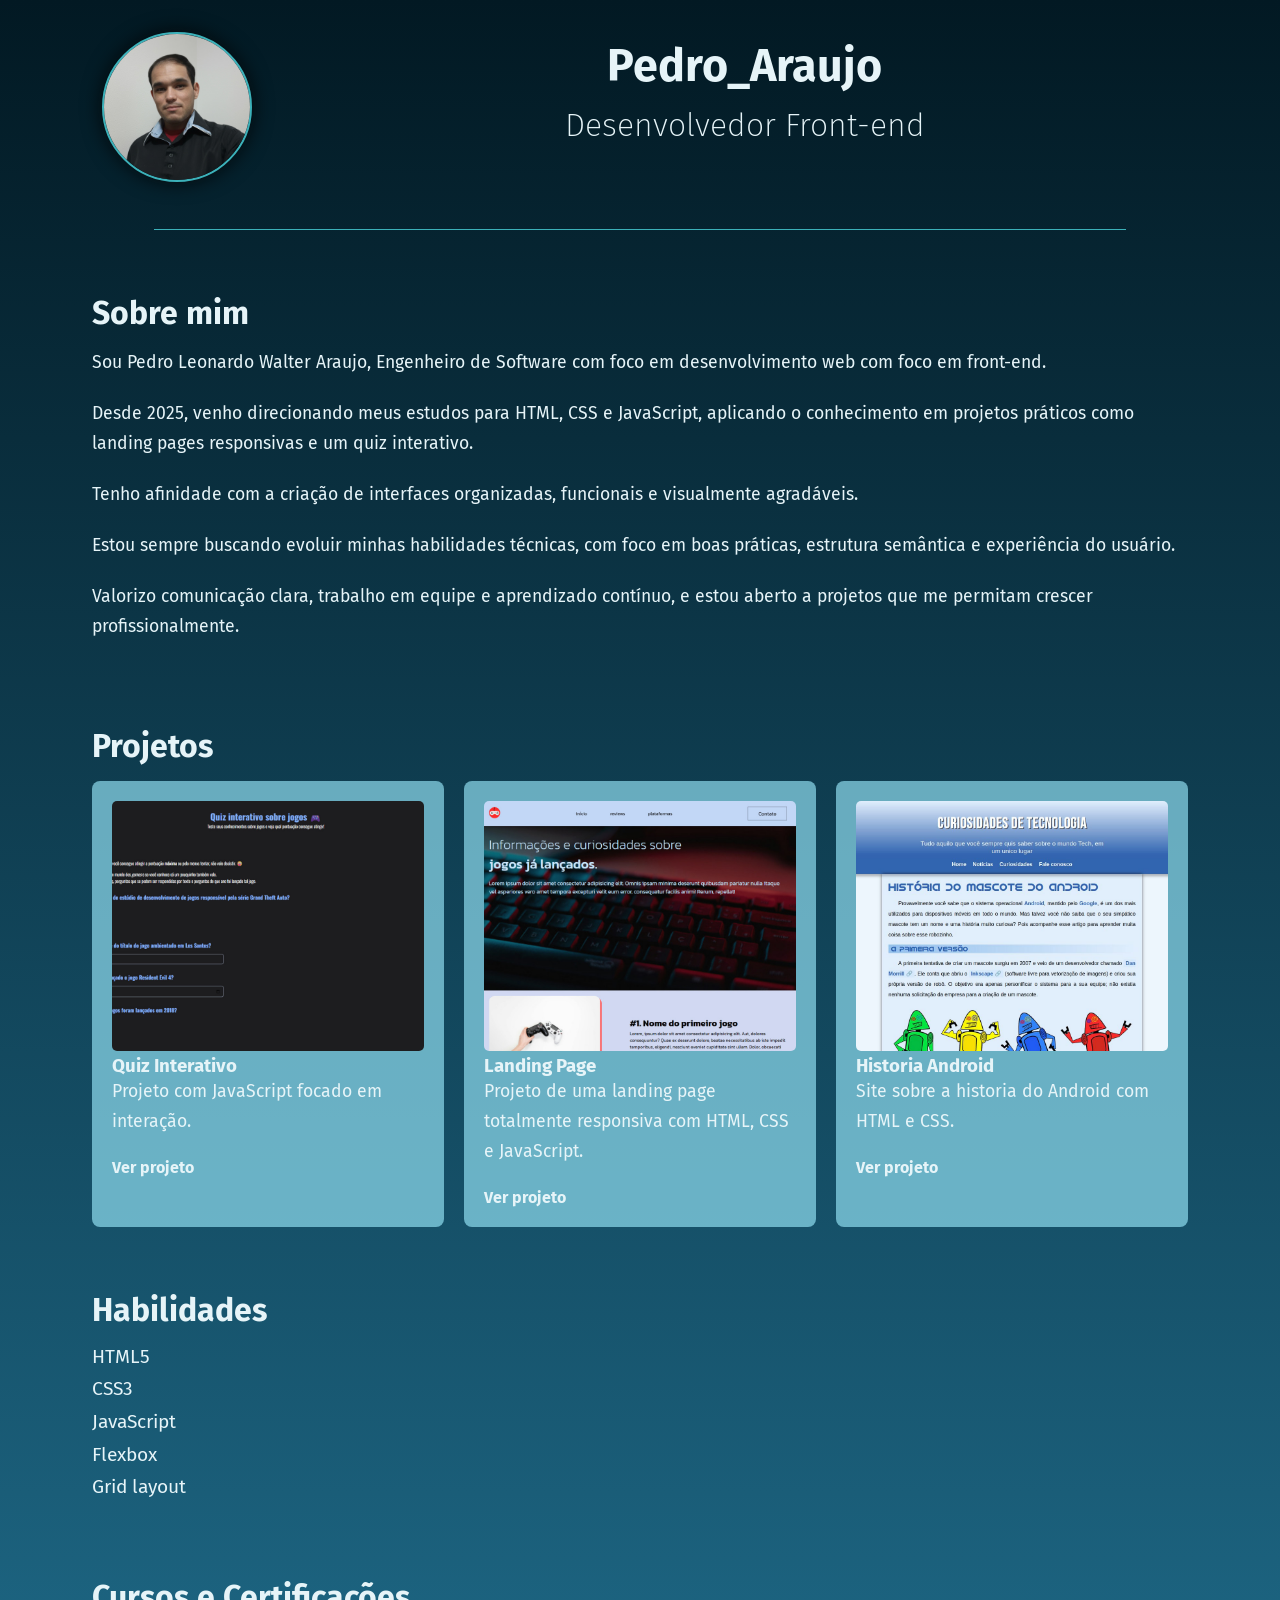
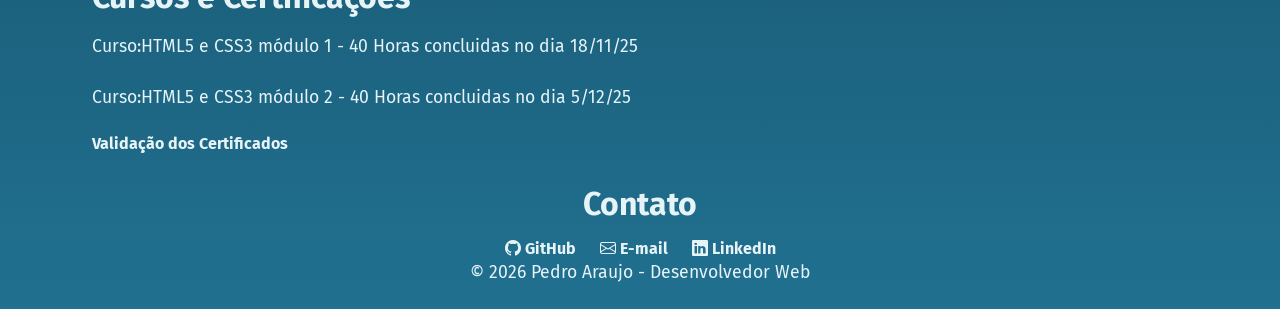
==== index.html @ aae4261a "Atualizações portfolio com visual moderno, responsividade e interações" ====
<!DOCTYPE html>
<html lang="pt-br">
<head>
    <meta charset="UTF-8">
    <meta name="viewport" content="width=device-width, initial-scale=1.0">
    <title>Meu Portifolio</title>
    <!--Google fonts-->
    <!--Avisa antecipadamente ao navegador que ele precisará baixar arquivos do servidor de fontes do Google, agilizando a conexão técnica-->
    <link rel="preconnect" href="https://fonts.googleapis.com">
    <link rel="preconnect" href="https://fonts.gstatic.com" crossorigin>
    <link href="https://fonts.googleapis.com/css2?family=Fira+Sans:ital,wght@0,100;0,200;0,300;0,400;0,500;0,600;0,700;0,800;0,900;1,100;1,200;1,300;1,400;1,500;1,600;1,700;1,800;1,900&display=swap" rel="stylesheet">
    <!--Google fonts-->

    <!--Bootstrap icons-->
    <!--Importa a folha de estilos externa do Bootstrap Icons traz uma biblioteca cheia de ícones vetoriais-->
    <link rel="stylesheet" href="https://cdn.jsdelivr.net/npm/bootstrap-icons@1.13.1/font/bootstrap-icons.min.css">
    <!--Bootstrap icons-->

    <link rel="stylesheet" href="CSS/style.css">

    <script src="JavaScript/script.js" defer></script> <!--O atributo "defer" manda o navegador carregar o script em segundo plano e só executá-lo após todo o HTML da página ter sido carregado na tela-->
</head>
<body>

    <header class="header">
        <img src="Imagens/FotoPerfil.jpg" alt="foto de perfil" class="fotoperfil">
        <div class="header-texto">
            <h1 class="nome typewriter typewriter-nome">Pedro_Araujo</h1>
            <p class="cargo typewriter typewriter-cargo">Desenvolvedor Front-end</p>
        </div>
    </header>
    <hr>
    <main class="container">
            <section class="sobre-mim">
                <h2>Sobre mim</h2>
                <p>Sou Pedro Leonardo Walter Araujo, Engenheiro de Software com foco em desenvolvimento web com foco em
                front-end.</p>
                
                <p>Desde 2025, venho direcionando meus estudos para HTML, CSS e JavaScript, aplicando o conhecimento em projetos
                práticos como landing pages responsivas e um quiz interativo.</p>
                
                <p>Tenho afinidade com a criação de interfaces organizadas, funcionais e visualmente agradáveis.</p>

                <p>Estou sempre buscando evoluir minhas habilidades técnicas, com foco em boas práticas, estrutura semântica e experiência do usuário.</p>

                <p>Valorizo comunicação clara, trabalho em equipe e aprendizado contínuo, e estou aberto a projetos que me permitam crescer profissionalmente.</p>
                
            </section>
            <section class="projetos">
                <h2>Projetos</h2>
                <!--Container flexível quando aplicado flexbox alinha os cartões dos projetos lado a lado-->
                <div class="projeto-container">
                    <!--É a caixa de cada projeto individual que agrupa cada dado especifico-->
                    <div class="projeto">
                        <img src="Imagens/QuizInterativo.jpg" alt="Quiz interativo" class="img-quiz">
                        <h3>Quiz Interativo</h3>
                        <p>Projeto com JavaScript focado em interação.</p>
                        <a href="https://quizinterativoini.netlify.app/" target="_blank">Ver projeto</a> <!--Cada projeto tem um "target="_blank" que serve para abrir em uma nova aba-->
                    </div>

                    <div class="projeto">
                        <img src="Imagens/LandingPage.jpg" alt="Landing page responsiva" class="img-page">
                        <h3>Landing Page</h3>
                        <p>Projeto de uma landing page totalmente responsiva com HTML, CSS e JavaScript.</p>
                        <a href="https://projetowebsiteresponsivopedroaraujo.netlify.app/" target="_blank">Ver projeto</a>
                    </div>
                    
                    <div class="projeto">
                        <img src="Imagens/SiteAndroid.jpg" alt="Site sobre a historia do Android" class="img-page">
                        <h3>Historia Android</h3>
                        <p>Site sobre a historia do Android com HTML e CSS.</p>
                        <a href="https://curiosidadesdomundodatecnologia.netlify.app" target="_blank">Ver projeto</a>
                    </div>
                    <!--Container flexivel-->
                </div>
            </section>
            <section class="habilidade">
                <h2>Habilidades</h2>
                <!--Lista não ordenada-->
                <ul>
                    <!--Itens de lista-->
                    <li>HTML5</li>
                    <li>CSS3</li>
                    <li>JavaScript</li>
                    <li>Flexbox</li>
                    <li>Grid layout</li>
                </ul>
                <!--Lista não ordenada-->
            </section>
            <section class="curso">
                <h2>Cursos e Certificações</h2>
                <p>Curso:HTML5 e CSS3 módulo 1 - 40 Horas concluidas no dia 18/11/25</p>
                <p>Curso:HTML5 e CSS3 módulo 2 - 40 Horas concluidas no dia 5/12/25</p>
                <!--Link direto para o Hall da Fama ou validador do Curso em Vídeo, servindo como uma prova real e transparente dos certificados-->
                <a href="https://www.cursoemvideo.com/validacao-de-certificado/" target="_blank" class="validacao">Validação dos Certificados</a>
            </section>
    </main>
    <footer class="contato">
        <h2>Contato</h2>
        <!--Caixa para agrupar e gerenciar o alinhamento dos botões de links sociais via CSS-->
        <div class="links-contato">
            <a href="https://github.com/PedroAraujo01-bit" target="_blank" class="github-cor" ><i class="bi bi-github"> <!--É um elemento vazio que instrui o navegador a desenhar o ícone oficial da logo do GitHub--></i>GitHub</a>
            <a href="mailto:walteraraujopedroleonardo@gmail.com" target="_blank" class="envelope-cor"> <i class="bi bi-envelope"></i> E-mail </a>
            <a href="https://www.linkedin.com/in/pedro-araujo-a65316346/" target="_blank" class="linkedin-cor"> <i class="bi bi-linkedin"></i> LinkedIn </a>
        </div>
        <p>&copy; 2026 Pedro Araujo - Desenvolvedor Web</p>
    </footer>
    <!--Container para efeito lightbox o zoom nas fotos do projeto possui um "id" para poder ser selecionada e manipulada de forma única pelo
    JavaScript-->
    <div class="lightbox" id="lightbox">
        <!--Cria o botão para fechar a foto ampliada. desenha um sinal de multiplicação perfeito na tela, que visualmente funciona como o botão de "X"-->
        <button class="lightbox-fechar" id="lightbox-fechar">&times;</button>
        <img src="" alt="Imagem ampliada" id="lightbox-img"><!--Sem endereço no "src". Quando clicar na foto, o JavaScript pegará o endereço da imagem do projeto e jogará dentro desse "src" vazio para exibir em tamanho grande na tela.-->
    </div>
</body>
</html>
---- CSS/style.css ----
/*RESET BASICO E CONFIGURAÇÕES GLOBAIS*/
* {
    margin: 0;
    padding: 0;
    /*Altera o cálculo do box-model para incluir padding e border no tamanho total do elemento*/
    box-sizing: border-box;
}

/* Centralização de variáveis customizadas (Design System básico) */
:root {
    --cor-clara: #e6f4f8;
    --cor-media: #96e6f7a8;
    --cor-media-escura: #67bec2;
    --cor-media-vivida: #3cb1b9;
    --cor-escura: #043649ef;
}

/* Define a tipografia geral, a cor base do texto e o fundo em degrade da pagina inteira */
body {
    font-family: 'Fira Sans', sans-serif;
    background-color: var(--cor-escura);
    color: var(--cor-clara);
    background: linear-gradient(to top  , #035d81e1, #021923);
}
/* LAYOUT DO HEADER (CABEÇALHO) */
.header {
    max-width: 1200px;
    margin: 0 auto; /* Centraliza a caixa inteira do header dentro da pagina */
    display: flex; /* Coloca a foto e o bloco de texto lado a lado no desktop */
    align-items: center;
    gap: 60px;
    padding: 2em;
}

/* Caixa que agrupa nome e cargo para controlar os textos sem mover a foto junto */
.header-texto {
    display: flex;
    flex-direction: column; /* Empilha Pedro_Araujo e Desenvolvedor Front-end */
    align-items: center;
    text-align: center; /* Centraliza o texto dentro do h1 e do p */
    width: 23ch; /* Reserva largura para o maior texto usado no typewriter */
    margin:0 auto; /* Centraliza a caixa .header-texto dentro do espaco disponivel */
    
}

/* Linha divisoria visual entre o cabecalho e o conteudo principal */
hr {
    border: none;
    border-top: 1px solid var(--cor-media-vivida);
    margin: 0 auto 2em;
    width: 76%;
}

h1, h2{
    font-size: 2em;
    margin-bottom: 0.5em;
    color:var(--cor-clara);
}
/* Container que limita a largura máxima do site em telas muito grandes */
.container {
    max-width: 1200px;
    padding: 0 20px;
    margin: 0 auto; /* Centraliza o container inteiro no meio da tela */
}

/* Controle especifico do titulo dentro do header, sem afetar outros h1 da pagina */
.header-texto h1 {
    font-size: 2.8em;
    color:var(--cor-clara);
}

/* Controle especifico do cargo dentro do header, separado dos paragrafos comuns */
.header-texto p {
    font-size: 2em;
    font-weight: 200;
}

p {
    font-size: 1.1em;
    line-height: 1.7em;
    margin-bottom: 1.2em;
}

/* Espacamento interno padrao para separar visualmente cada bloco de conteudo da pagina */
section {
    padding: 2em;
}

/* Agrupa os cards de projeto e permite que eles quebrem linha em telas menores */
.projeto-container {
    display: flex;
    gap: 20px;
    flex-wrap: wrap;
    justify-content: center;
}

/* Card individual de cada projeto */
.projeto {
    background-color: var(--cor-media);
    color: var(--cor-clara);
    padding: 20px;
    border-radius: 8px;
    flex: 1 1 300px;
    max-width: 370px;
    transition: transform 0.2s ease;
}

/* Remove o sublinhado padrao dos links dos projetos e reforca a leitura como chamada de acao */
.projeto > a {
    text-decoration: none;
    color: var(--cor-clara);
    font-weight: bold;
}

/* Cria uma microinteracao visual ao passar o mouse sobre o card */
.projeto:hover {
    transform: translateY(-5px);
}

/* Padroniza as imagens dos projetos para manter os cards com altura consistente */
.projeto img {
    width: 100%;
    height: 250px;
    object-fit: cover;
    border-radius: 5px;
}

/* Remove marcadores da lista de habilidades para deixar a secao mais limpa visualmente */
 .habilidade ul {
    list-style: none;
    padding: 0;
    margin-bottom: 1em;
 }

/* Ajusta o tamanho e o respiro entre cada habilidade listada */
 .habilidade li {
    font-size: 1.2em;
    margin-bottom: 0.5em;
 }
 

/* Foto de perfil controlada pela propria classe, independente do layout dos textos */
.fotoperfil {
    width: 150px;
    height: 150px;
    transform: translateX(30px); /* Desloca visualmente a foto um pouco para a direita no desktop */
    border-radius: 50%; /* Recorta a imagem em formato de círculo perfeito */
    object-fit: cover; /* Impede que a foto fique distorcida ou esticada*/
    box-shadow: 0 0 20px #030303dc;  /* Sombra escura suave para dar profundidade */
    border: 2px solid var(--cor-media-vivida);
    margin-bottom: 15px;
}

/* Nome em destaque logo abaixo da foto de perfil */
.nome {
    font-size: 24px;
    margin-bottom: 5px;
    color: var(--cor-clara);
}

/* Link de validacao dos certificados com aparencia consistente com o tema claro sobre fundo escuro */
.validacao {
    font-weight: bold;
    color: var(--cor-clara);
    text-decoration: none;
}

/* Centraliza o bloco de contato no rodape */
.contato {
    color: var(--cor-clara);
    text-align: center;
}

/* Estilo compartilhado dos links de contato, como GitHub, e-mail, LinkedIn*/
.github-cor, .envelope-cor, .linkedin-cor {
    font-weight: bold;
    color: var(--cor-clara);
    padding: 10px;
    text-decoration: none;
}

/* Ajuste responsivo: em telas pequenas, os cards deixam de ficar lado a lado e passam a empilhar */
@media (max-width:600px) {
    /* No mobile, o header deixa de ser linha e vira coluna para caber melhor na tela */
    .header {
        flex-direction: column;
    }

    .fotoperfil {
        transform: translateX(0); /* Remove o deslocamento lateral do desktop para centralizar a foto no celular */
    }

    hr {
        width: 90%; /* Aumenta a linha divisoria no mobile para acompanhar a largura menor da tela */
    }

    .header-texto h1 {
        font-size: 2em; /* Reduz o titulo para evitar quebra ou aperto visual em telas pequenas */
    }

    .header-texto p {
        font-size: 1.5em; /* Reduz o cargo para manter proporcao com o nome no mobile */
    }

    .projeto-container {
        flex-direction: column;
    }

    .projeto {
        max-width: 100%;
    }
}

/* Camada fixa que cobre a tela inteira quando a imagem do projeto e ampliada */
.lightbox {
    display: none;
    position: fixed;
    inset: 0;
    z-index: 1000;
    justify-content: center;
    align-items: center;
}

/* Estado ativo do lightbox: exibe a camada e aplica o fundo escuro translucido */
.lightbox.ativo {
    display: flex;
    background-color: #0000009d;
}

/* Imagem ampliada limitada ao tamanho da tela para evitar cortes exagerados */
.lightbox img {
    max-width: 90%;
    max-height: 85vh;
    border-radius: 8px;
    object-fit: contain;
}

/* Botao fixo usado para fechar o lightbox */
.lightbox-fechar {
    position: fixed;
    top: 20px;
    right: 30px;
    font-size: 2.5em;
    color: var(--cor-clara);
    cursor: pointer;
    background: none;
    border: none;
    line-height: 1;
    transition: 0.2s;
}

/* Efeito de maquina de escrever aplicado no nome e no cargo do cabecalho */
/* Base do typewriter: o texto existe no HTML, mas a largura inicial 0 esconde o conteudo */
.typewriter {
    display: inline-block;
    width: 0; /* Comeca sem largura para revelar o texto aos poucos */
    max-width: max-content;
    overflow: hidden; /* Esconde as letras que ainda nao foram reveladas */
    white-space: nowrap; /* Impede a quebra de linha durante a animacao */
    border-right: 1px solid transparent;
}

/* Primeira animacao: revela Pedro_Araujo, pisca o cursor e remove o cursor antes da segunda linha */
.typewriter-nome {
    animation: digitar-nome 1s steps(12, end) forwards, piscar-cursor 0.2s step-end 4, remover-cursor 0.1s linear 1.2s forwards;
}

/* Segunda animacao: comeca depois do nome para simular um unico cursor trabalhando por vez */
.typewriter-cargo {
    animation: digitar-cargo 1.5s steps(23, end) 1.5s forwards, piscar-cursor 0.2s step-end 1.5s 7;
}

/* Estado final aplicado via JavaScript para o texto voltar ao comportamento normal */
.typewriter-finalizado .typewriter {
    width: auto;
    overflow: visible;
    border-right: none;
    animation: none;
}

/* A unidade ch ajuda a revelar aproximadamente a quantidade de caracteres do nome */
@keyframes digitar-nome {
    from {
        width: 0;
    }

    to {
        width: 12ch;
    }
}

/* Revela o cargo ate 23ch, equivalente ao texto Desenvolvedor Front-end */
@keyframes digitar-cargo {
    from {
        width: 0;
    }

    to {
        width: 23ch;
    }
}

/* Alterna a cor da borda direita para criar o piscar do cursor */
@keyframes piscar-cursor {
    0%, 100% {
        border-color: var(--cor-clara);
    }

    50% {
        border-color: transparent;
    }
}

/* Garante que o cursor do nome suma antes do cursor do cargo aparecer */
@keyframes remover-cursor {
    to {
        border-color: transparent;
    }
}
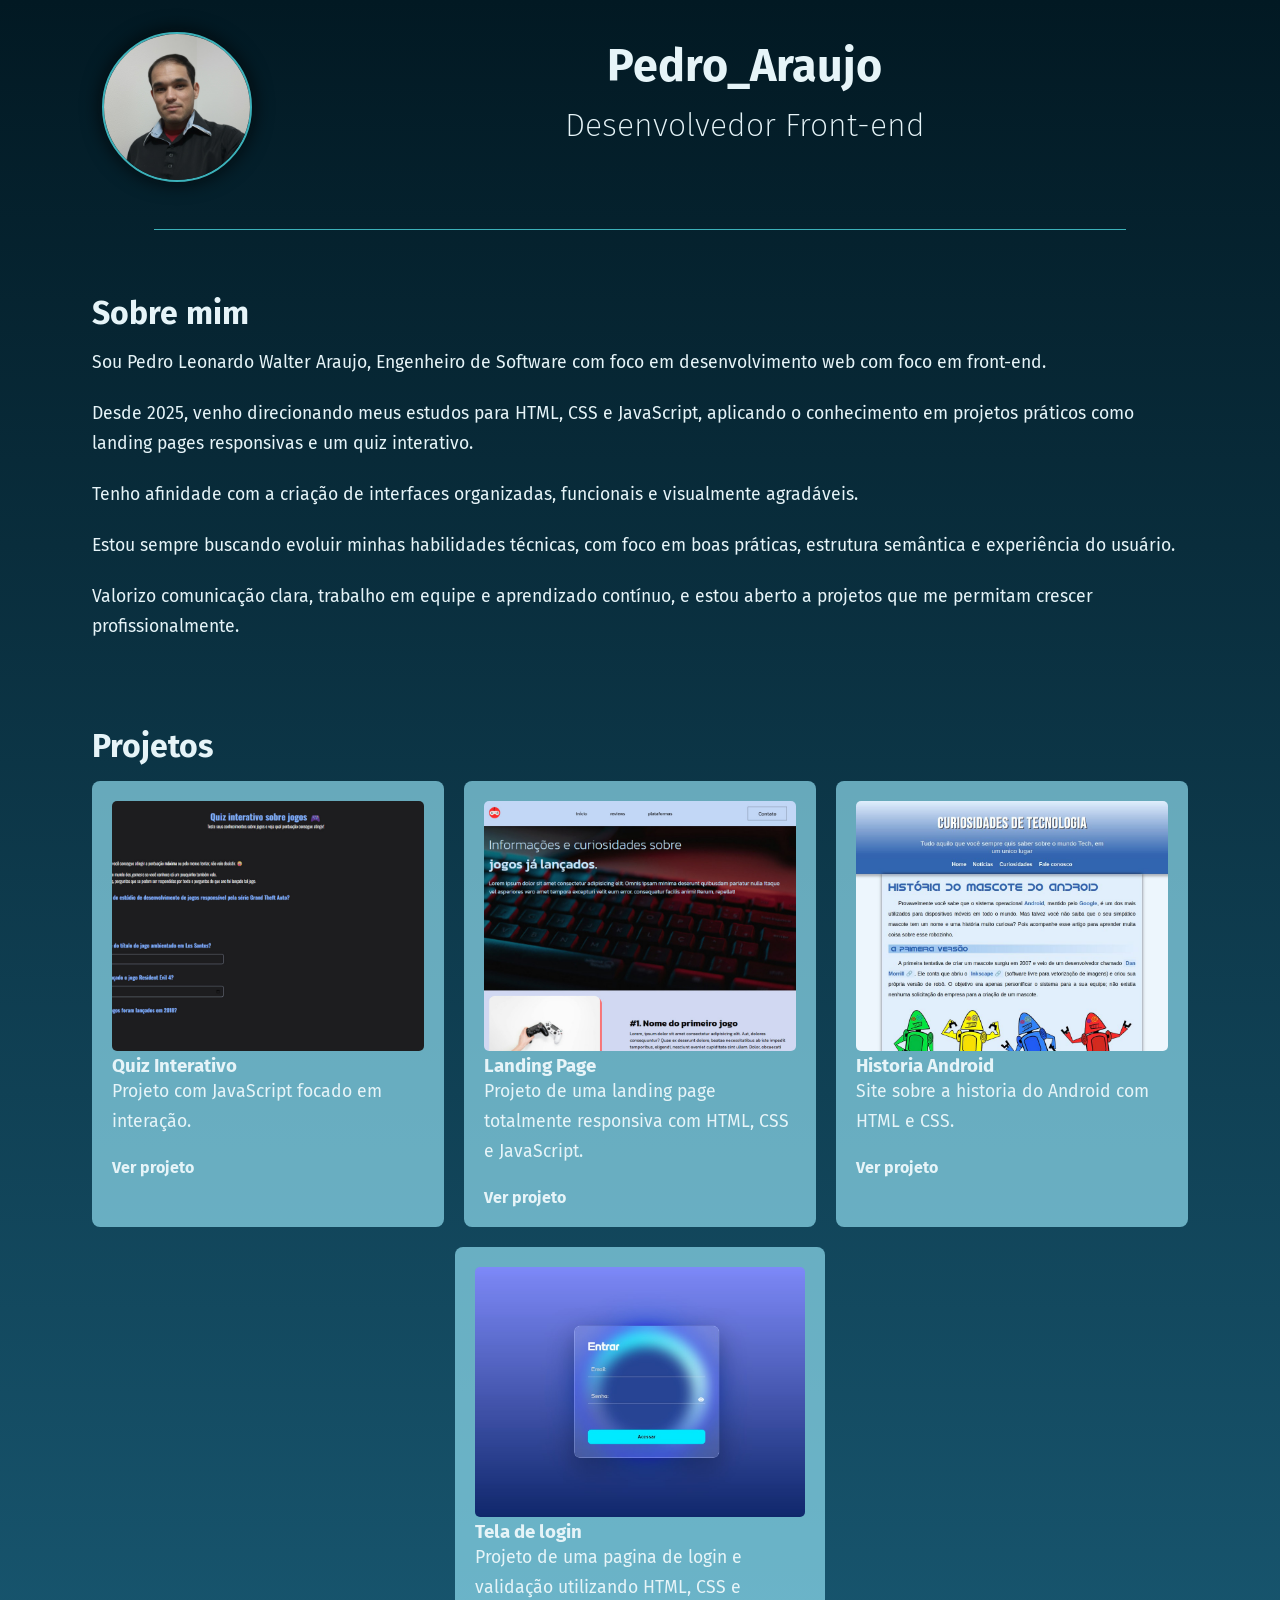
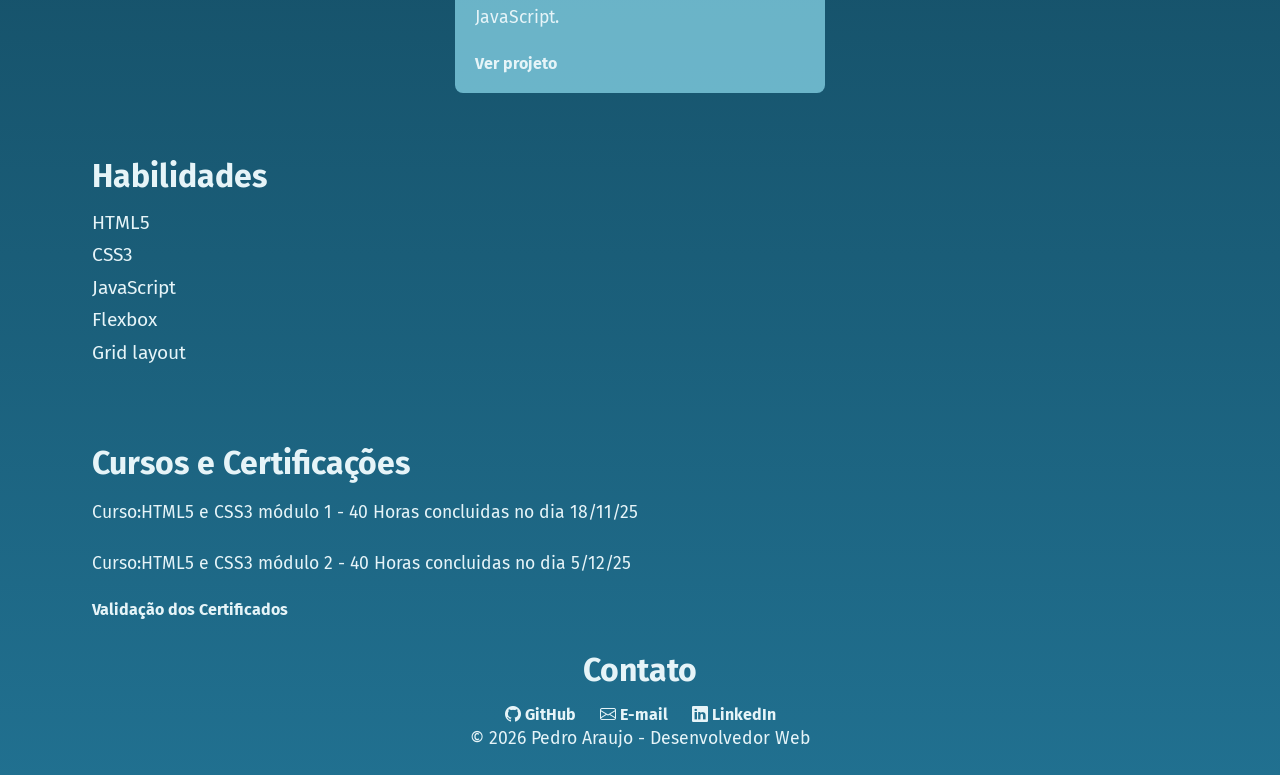
==== commit 9bc31f4e: "Adcionado projeto tela de login" ====
--- a/index.html
+++ b/index.html
@@ -71,6 +71,14 @@
                         <p>Site sobre a historia do Android com HTML e CSS.</p>
                         <a href="https://curiosidadesdomundodatecnologia.netlify.app" target="_blank">Ver projeto</a>
                     </div>
+                    
+                    <div class="projeto">
+                        <img src="Imagens/TelaLogin.jpg" alt="Site para fazer login" class="img-page">
+                        <h3>Tela de login</h3>
+                        <p>Projeto de uma pagina de login e validação utilizando HTML, CSS e JavaScript.</p>
+                        <a href="https://teladeloginpedroaraujo.netlify.app/" target="_blank">Ver projeto</a>
+                    </div>
+
                     <!--Container flexivel-->
                 </div>
             </section>
--- a/CSS/style.css
+++ b/CSS/style.css
@@ -4,6 +4,10 @@
     padding: 0;
     /*Altera o cálculo do box-model para incluir padding e border no tamanho total do elemento*/
     box-sizing: border-box;
+}
+
+html {
+    scroll-behavior: smooth; /* Habilita a rolagem suave para links de navegação */
 }
 
 /* Centralização de variáveis customizadas (Design System básico) */
